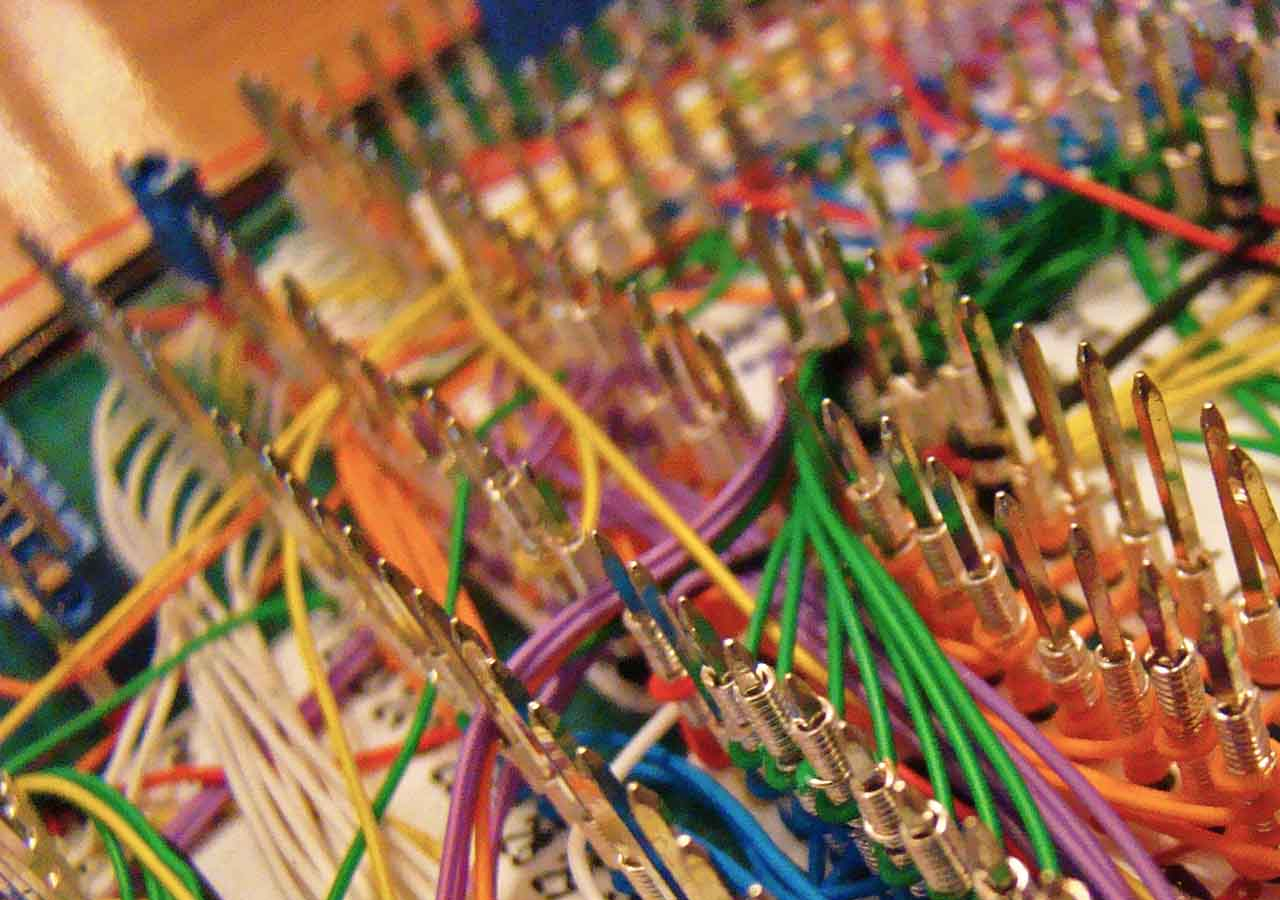
==== index.html @ 919b6512 "Start on the homepage" ====
﻿<!DOCTYPE html>
<html>
<head>
    <title>David W Kennedy</title>
    <meta charset="utf-8" />
    <style>
        body {
            padding: 0;
            margin: 0;
        }

         #ImageBackground {
             width: 100%;
             background-image: url('/Asset/8088.jpg');
             padding: 0;
             margin: 0;
         }
    </style>
</head>
    <body>
        <div id="ImageBackground">
            
        </div>
        

        <script src="https://ajax.googleapis.com/ajax/libs/jquery/2.2.0/jquery.min.js"></script>
        <script>
            $(document).ready(function () {
                $('#ImageBackground').height($(window).height());
            })
        </script>
    </body>

</html>
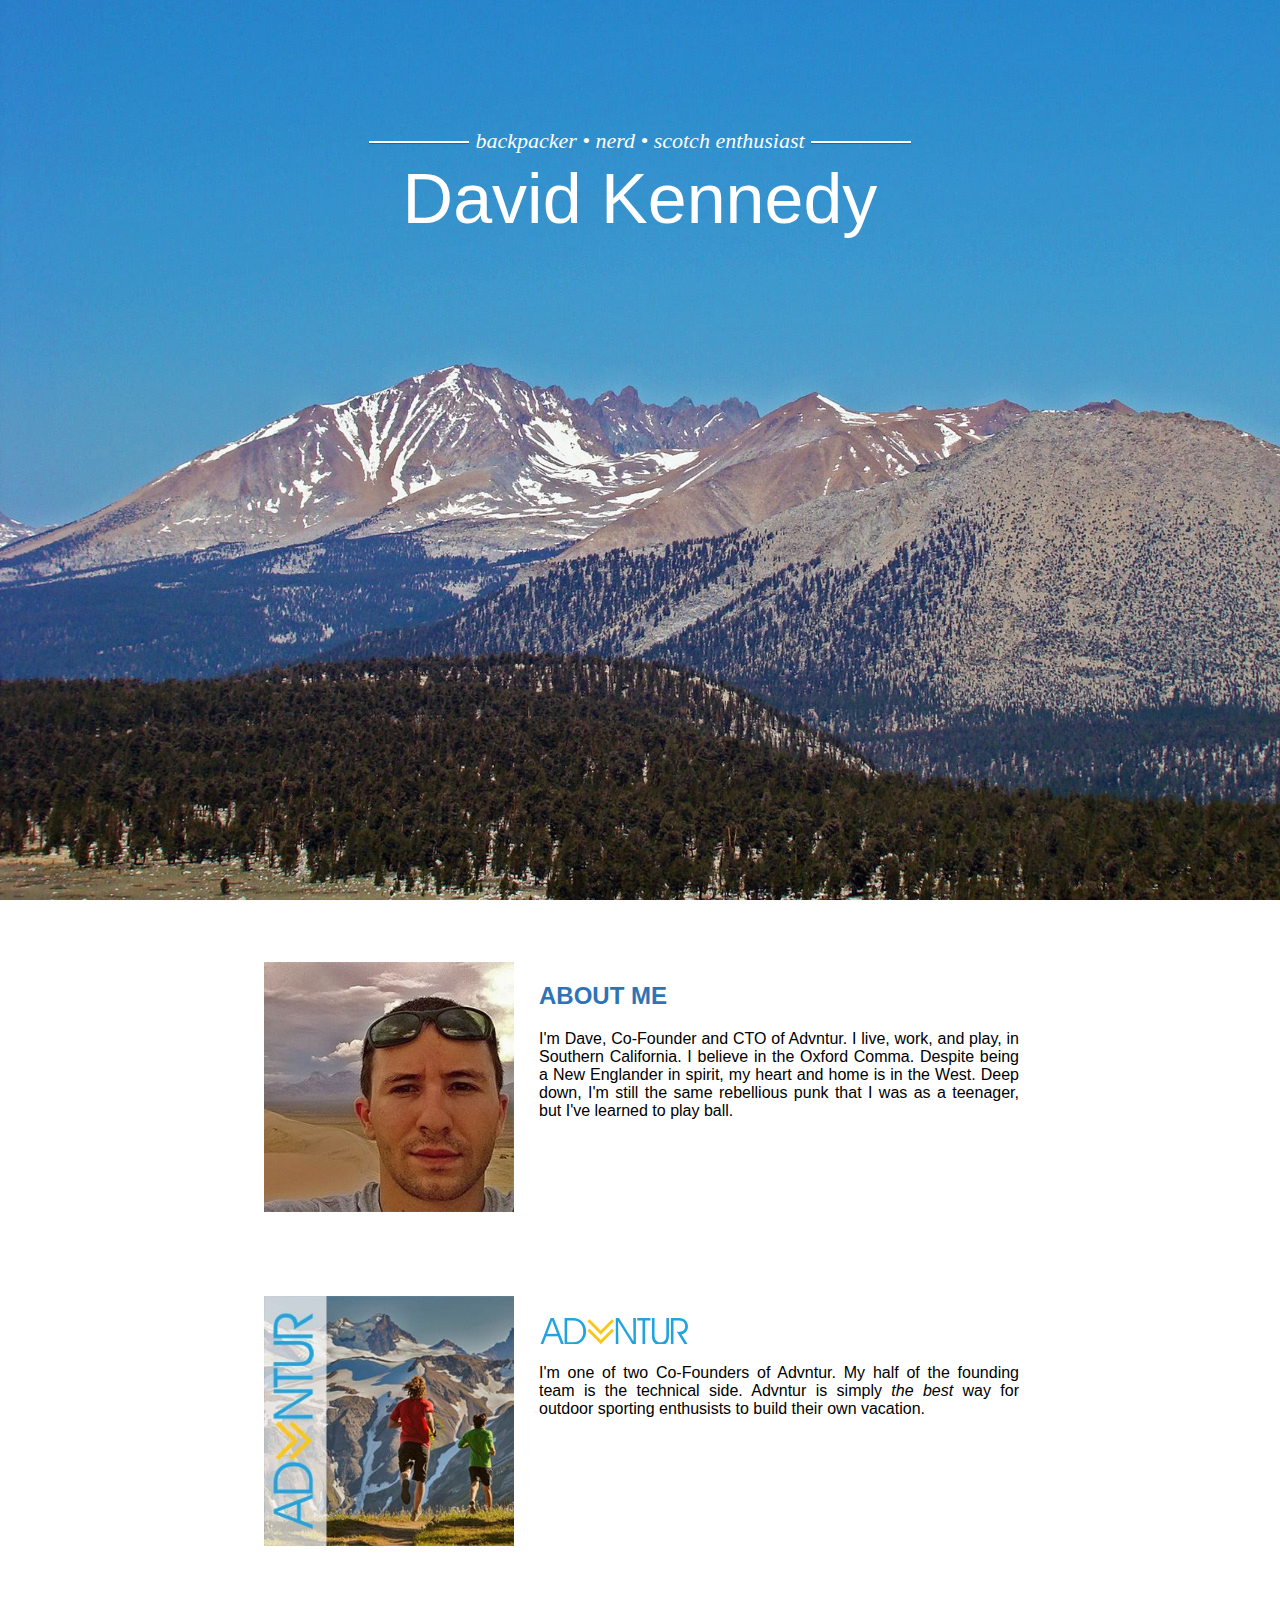
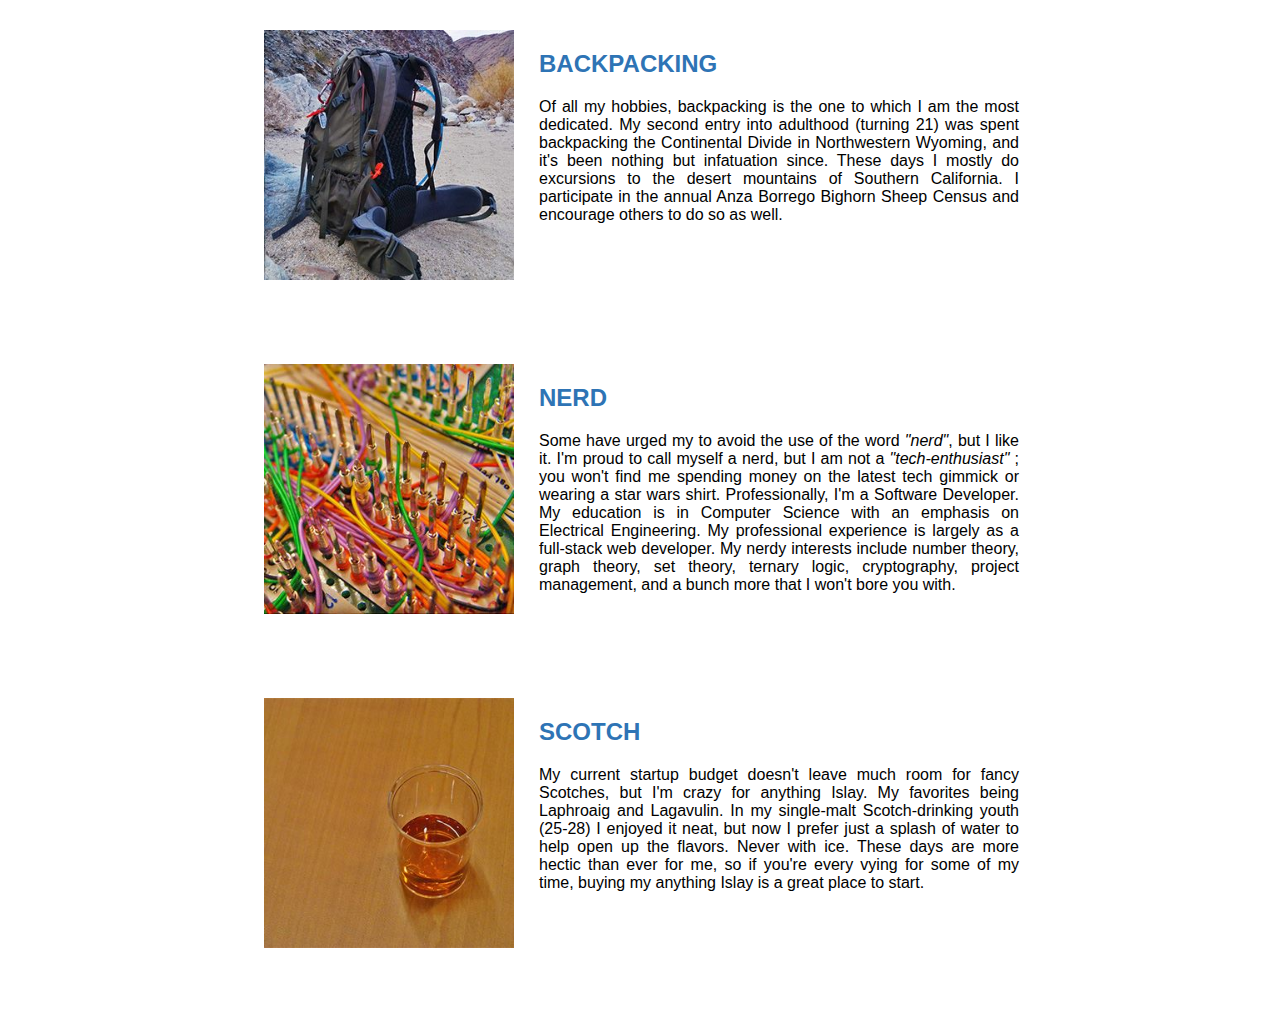
==== commit f1d444a5: "just more work" ====
--- a/index.html
+++ b/index.html
@@ -1,34 +1,106 @@
 ﻿<!DOCTYPE html>
 <html>
 <head>
-    <title>David W Kennedy</title>
+    <title>David Kennedy</title>
     <meta charset="utf-8" />
-    <style>
-        body {
-            padding: 0;
-            margin: 0;
-        }
+    <link rel="stylesheet" href="/Asset/davidwkennedy.css"/>
+</head>
+<body>
+    <div id="ImageBackground">
+        <div id="subtitle">
+            <span class="line"></span>
+            <span class="subtitle">backpacker &#149; nerd &#149; scotch enthusiast</span>
+            <span class="line"></span>
+        </div>
+        <div id="title">
+            David Kennedy
+        </div>
+    </div>
 
-         #ImageBackground {
-             width: 100%;
-             background-image: url('/Asset/8088.jpg');
-             padding: 0;
-             margin: 0;
-         }
-    </style>
-</head>
-    <body>
-        <div id="ImageBackground">
-            
+
+    <div class="infoblock" data-target="AboutMe">
+        <div class="infoblock_left">
+            <img src="/Asset/profile.jpg" alt="profile picture" style="width: 250px; height: 250px; margin: 0 auto; display: block;" />
         </div>
-        
+        <div class="infoblock_right">
+            <h2>About Me</h2>
+            <p>
+                I'm Dave, Co-Founder and CTO of Advntur. I live, work, and play, in Southern California. I believe in the Oxford Comma.
+                Despite being a New Englander in spirit, my heart and home is in the West. Deep down, I'm still the same rebellious punk that I was as a teenager, but I've learned to play ball.
+            </p>
+        </div>
+        <div style="clear:both"></div>
+    </div>
+    <div class="infoblock" data-target="Advntur">
+        <div class="infoblock_left">
+            <img src="/Asset/advntur.jpg" alt="profile picture" style="width: 250px; height: 250px; margin: 0 auto; display: block;" />
+        </div>
+        <div class="infoblock_right">
+            <h2 id="advntur_heading">Advntur</h2>
+            <p>
+                I'm one of two Co-Founders of Advntur. My half of the founding team is the technical side. Advntur is simply <em>the best</em> way for
+                outdoor sporting enthusists to build their own vacation.
+            </p>
+        </div>
+        <div style="clear:both"></div>
+    </div>
+    <div class="infoblock" data-target="Backpacking">
+        <div class="infoblock_left">
+            <img src="/Asset/backpack.jpg" alt="profile picture" style="width: 250px; height: 250px; margin: 0 auto; display: block;" />
+        </div>
+        <div class="infoblock_right">
+            <h2>Backpacking</h2>
+            Of all my hobbies, backpacking is the one to which I am the most dedicated. My second entry into adulthood (turning 21) was spent backpacking the Continental Divide in Northwestern Wyoming, and it's been nothing but infatuation since.
+            These days I mostly do excursions to the desert mountains of Southern California. I participate in the annual Anza Borrego Bighorn Sheep Census and encourage others to do so as well.
 
-        <script src="https://ajax.googleapis.com/ajax/libs/jquery/2.2.0/jquery.min.js"></script>
-        <script>
-            $(document).ready(function () {
-                $('#ImageBackground').height($(window).height());
-            })
-        </script>
-    </body>
+        </div>
+        <div style="clear:both"></div>
+    </div>
+    <div class="infoblock" data-target="Nerd">
+        <div class="infoblock_left">
+            <img src="/Asset/nerd.jpg" alt="profile picture" style="width: 250px; height: 250px; margin: 0 auto; display: block;" />
+        </div>
+        <div class="infoblock_right">
+            <h2>nerd</h2>
+            <p>
+                Some have urged my to avoid the use of the word <em>"nerd"</em>, but I like it. I'm proud to call myself a nerd, but I am not a <em>"tech-enthusiast"</em> ; you won't find me
+                spending money on the latest tech gimmick or wearing a star wars shirt. Professionally, I'm a Software Developer. My education is in Computer Science with an emphasis on Electrical Engineering.
+                My professional experience is largely as a full-stack web developer. My nerdy interests include number theory, graph theory, set theory, ternary logic, cryptography,
+                project management, and a bunch more that I won't bore you with.
+            </p>
+        </div>
+        <div style="clear:both"></div>
+    </div>
+    <div class="infoblock" data-target="Scotch">
+        <div class="infoblock_left">
+            <img src="/Asset/scotch.jpg" alt="profile picture" style="width: 250px; height: 250px; margin: 0 auto; display: block;" />
+        </div>
+        <div class="infoblock_right">
+            <h2>scotch</h2>
+            <p>
+                My current startup budget doesn't leave much room for fancy Scotches, but I'm crazy for anything Islay. My favorites being Laphroaig and Lagavulin.
+                In my single-malt Scotch-drinking youth (25-28) I enjoyed it neat, but now I prefer just a splash of water to help open up the flavors. Never with ice.
+                These days are more hectic than ever for me, so if you're every vying for some of my time, buying my anything Islay is a great place to start.
+            </p>
+        </div>
+        <div style="clear:both"></div>
+    </div>
+    <div id="footer">
+
+    </div>
+
+
+    <script src="https://ajax.googleapis.com/ajax/libs/jquery/2.2.0/jquery.min.js"></script>
+    <script>
+        $(document).ready(function () {
+            $('#ImageBackground').height($(window).height());
+            $('.infoblock').click(function () {
+                window.location.href = $(this).attr('data-target');
+            });
+        })
+    </script>
+</body>
+
+
 
 </html>
--- a/Asset/davidwkennedy.css
+++ b/Asset/davidwkennedy.css
@@ -0,0 +1,153 @@
+﻿body {
+    padding: 0;
+    margin: 0;
+    font-family: arial;
+}
+
+span.line {
+    height: 2px;
+    width: 100px;
+    position: relative;
+    top: -5px;
+    display: inline-block;
+    zoom: 1;
+    float: none;
+    background: #fff;
+    box-shadow: 0 1px 1px #000000;
+    box-shadow: 0 1px 1px rgba(0,0,0,0.3);
+}
+
+span.subtitle, .pullquote {
+    font-family: georgia;
+    font-style: italic;
+    color: white;
+}
+
+.pullquote {
+    color: #601a0b;
+    font-size: 30px;
+    font-weight: bold;
+}
+
+.author {
+    font-style: normal;
+    display: block;
+    text-align: right;
+    margin-top: 20px;
+    font-size: 20px;
+    font-weight: normal;
+    padding-right: 20px;
+}
+
+#ImageBackground {
+    width: 100%;
+    background-image: url('/Asset/Sierra.jpg');
+    padding: 0;
+    margin: 0;
+    /*background-size: 100%;*/
+    background-size: cover;
+}
+
+#ImageBackground_AboutMe {
+    background-image: url('/Asset/aboutme.jpg');
+    background-size: cover;
+}
+
+#ImageBackground_Scotch {
+    background-image: url('/Asset/scotchpage.jpg');
+    background-size: cover;
+}
+
+#ImageBackground_Backpacking {
+    background-image: url('/Asset/backpacking2.jpg');
+    background-size: cover;
+}
+
+#ImageBackground_Nerd {
+    background-image: url('/Asset/nerdpage.jpg');
+    background-size: cover;
+}
+
+#ImageBackground_Advntur {
+    background-image: url('/Asset/advnturpage.jpg');
+    background-size: cover;
+}
+
+#subtitle {
+    text-align: center;
+    font-size: 22px;
+    display: inline-block;
+    margin-top: 10%;
+    width: 100%;
+}
+
+#title {
+    font-family: arial;
+    font-size: 70px;
+    text-align: center;
+    color: white;
+    margin-top: 5px;
+}
+
+.infoblock {
+    width: 780px;
+    margin: 40px auto;
+    clear: both;
+    transition: all 0.5s;
+    padding: 22px 22px 22px 0;
+}
+
+.infoblock:hover {
+    cursor: pointer;
+    background-color: #d3effb;
+}
+
+.infoblock_left {
+    border: solid 0 transparent;
+    width: 300px;
+    float: left;
+}
+
+.infoblock_right {
+    width: 480px;
+    float: right;
+    text-align: justify
+}
+
+h2 {
+    color: #2e74b5;
+    text-transform: uppercase;
+}
+
+
+#advntur_heading {
+    text-indent: -999999px;
+    background-image: url('/Asset/advntur.logo.png');
+    background-size: 150px;
+    background-repeat: no-repeat;
+}
+
+a, a:visited {
+    text-decoration: none;
+    color: #165590;
+    font-weight: bold;
+    -moz-transition: all 0.5s;
+    -o-transition: all 0.5s;
+    -webkit-transition: all 0.5s;
+    transition: all 0.5s;
+}
+
+a:hover {
+    color: #5a9cd9;
+    text-decoration: underline;
+}
+
+.body {
+    width: 780px;
+    margin: 30px auto;
+
+}
+
+#body_scotch {
+    margin-top: 50px;
+}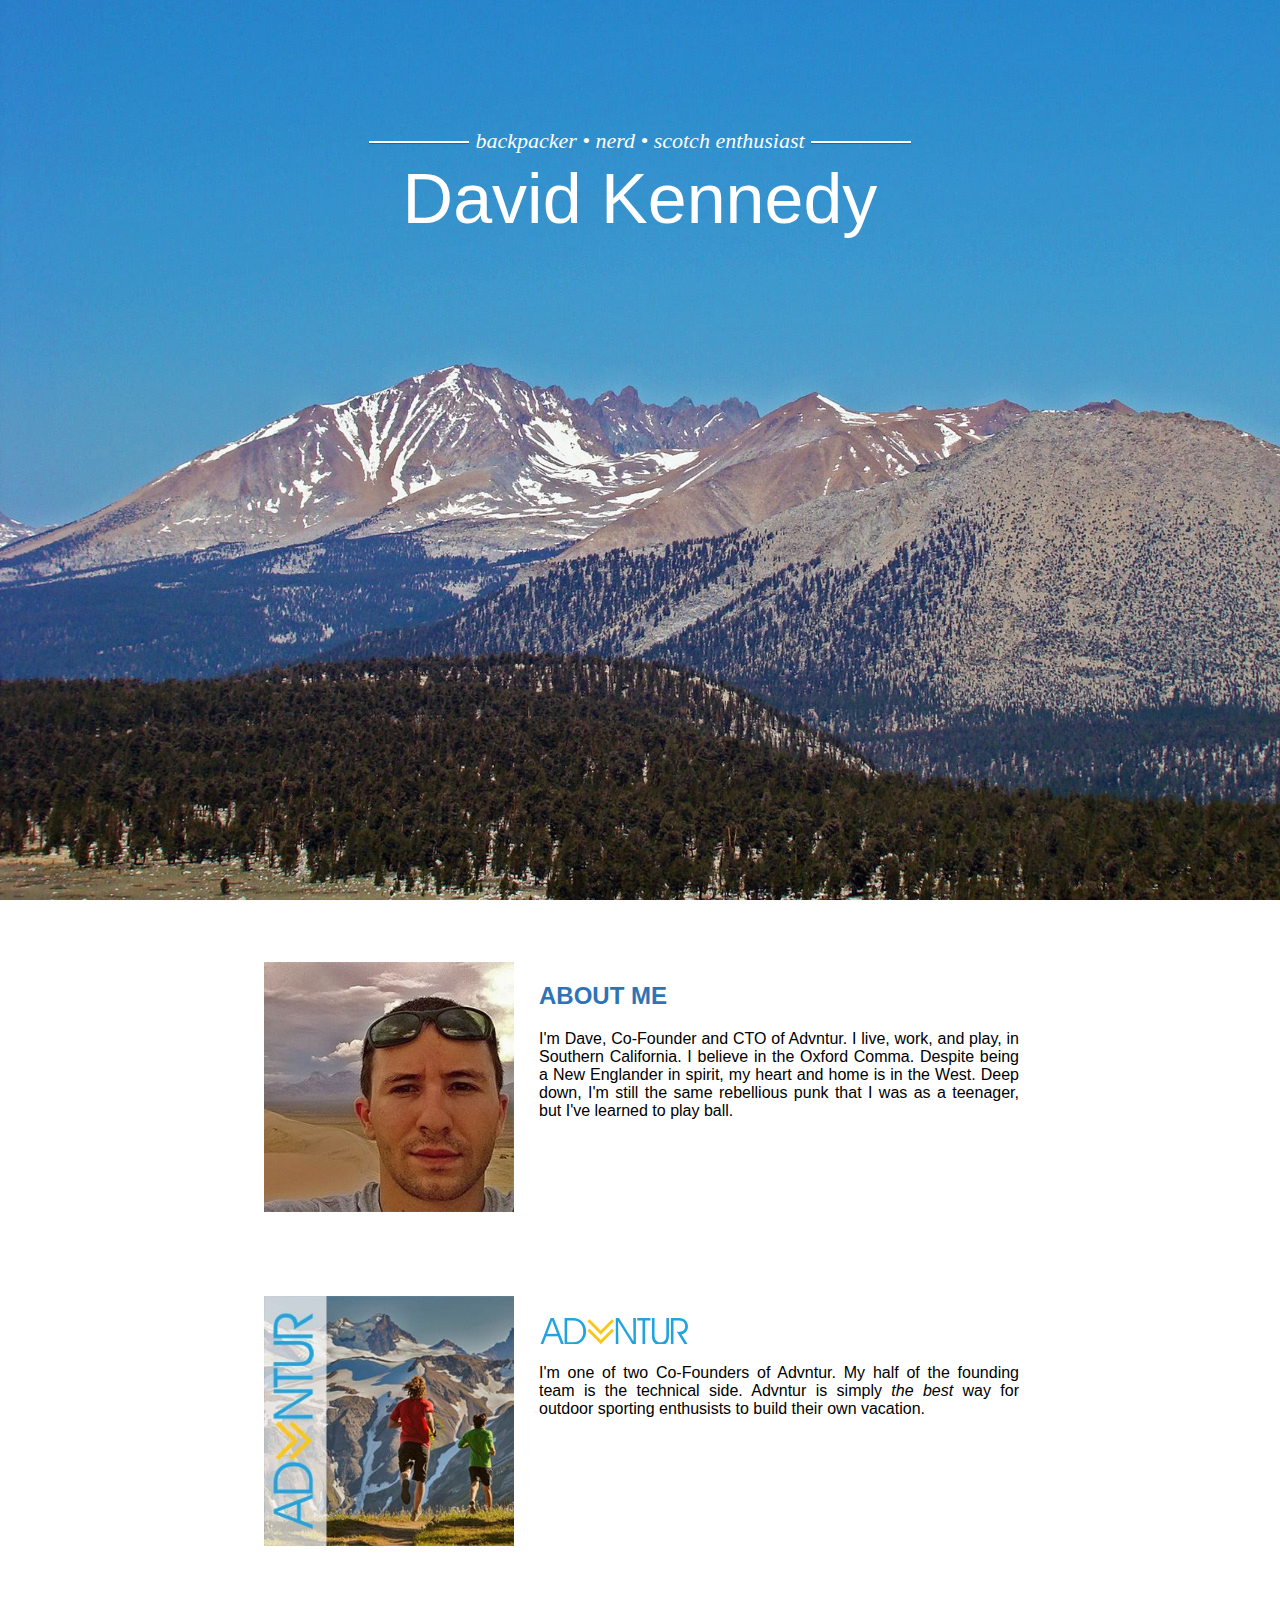
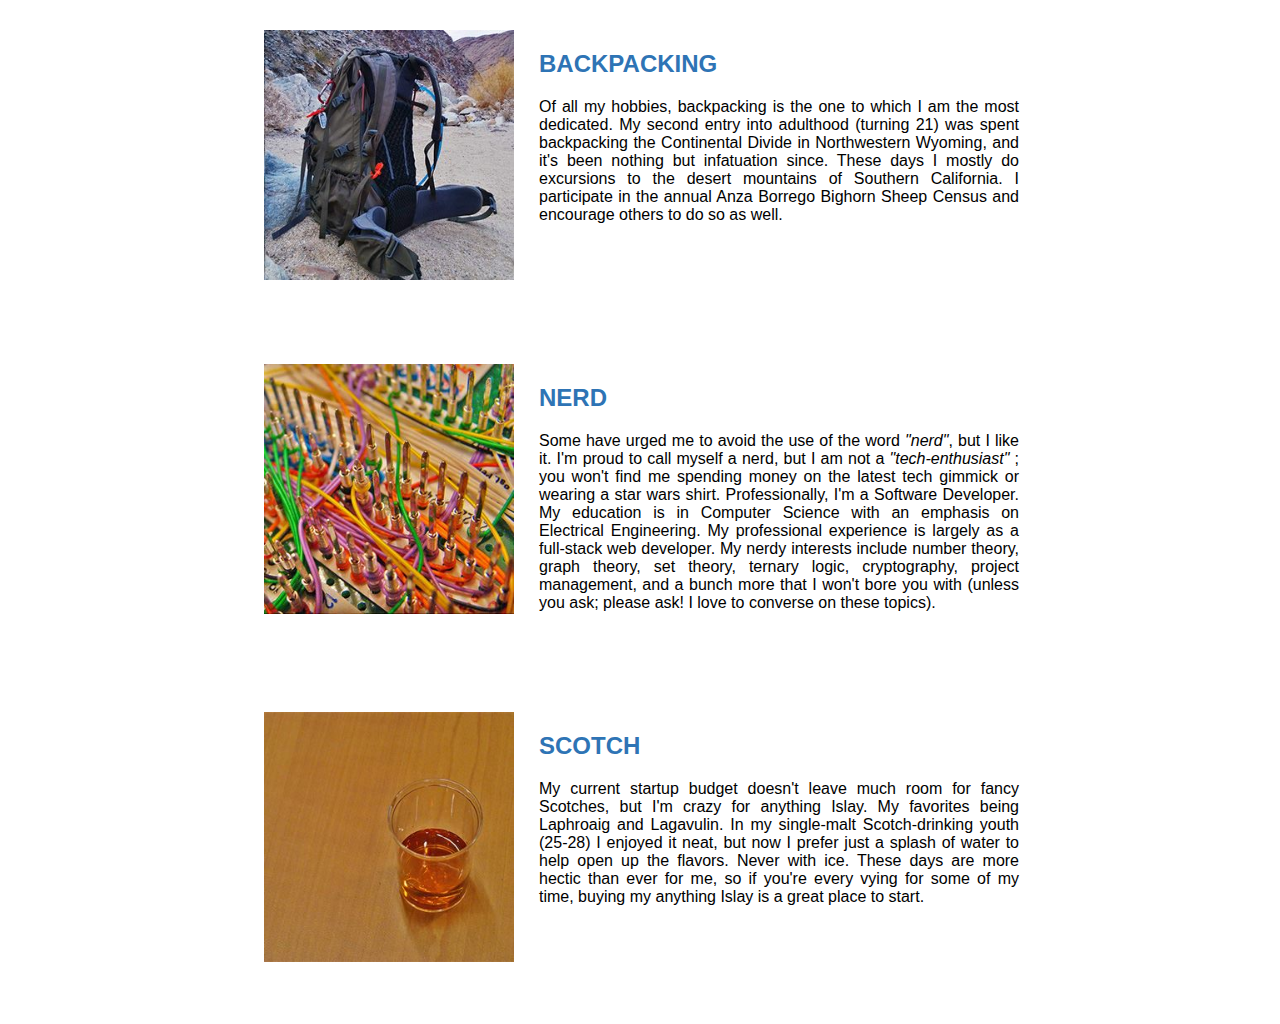
==== commit ddc019b8: "More work on homepage" ====
--- a/index.html
+++ b/index.html
@@ -4,6 +4,14 @@
     <title>David Kennedy</title>
     <meta charset="utf-8" />
     <link rel="stylesheet" href="/Asset/davidwkennedy.css"/>
+    <meta property="og:title" content="David Kennedy" />
+    <meta property="og:site_name" content="David Kennedy" />
+    <meta property="og:url" content="http://davidwkennedy.com" />
+    <meta property="og:description" content="The personal website of David Kennedy, co-founder and CTO of Advntur.com, backpacking enthusiast, and all around nerd." />
+    <meta property="og:type" content="profile" />
+    <meta property="og:locale" content="en_US" />
+    <meta property="og:image" content="http://davidwkennedy.com/Asset/facebook.png" />
+
 </head>
 <body>
     <div id="ImageBackground">
@@ -63,10 +71,10 @@
         <div class="infoblock_right">
             <h2>nerd</h2>
             <p>
-                Some have urged my to avoid the use of the word <em>"nerd"</em>, but I like it. I'm proud to call myself a nerd, but I am not a <em>"tech-enthusiast"</em> ; you won't find me
+                Some have urged me to avoid the use of the word <em>"nerd"</em>, but I like it. I'm proud to call myself a nerd, but I am not a <em>"tech-enthusiast"</em> ; you won't find me
                 spending money on the latest tech gimmick or wearing a star wars shirt. Professionally, I'm a Software Developer. My education is in Computer Science with an emphasis on Electrical Engineering.
                 My professional experience is largely as a full-stack web developer. My nerdy interests include number theory, graph theory, set theory, ternary logic, cryptography,
-                project management, and a bunch more that I won't bore you with.
+                project management, and a bunch more that I won't bore you with (unless you ask; please ask! I love to converse on these topics).
             </p>
         </div>
         <div style="clear:both"></div>
@@ -92,15 +100,33 @@
 
     <script src="https://ajax.googleapis.com/ajax/libs/jquery/2.2.0/jquery.min.js"></script>
     <script>
-        $(document).ready(function () {
+        $(document).ready(function() {
             $('#ImageBackground').height($(window).height());
-            $('.infoblock').click(function () {
+            $('.infoblock').click(function() {
                 window.location.href = $(this).attr('data-target');
             });
-        })
-    </script>
-</body>
+        });
+        //StatCounter -----------------------------------------------------------------
+        var sc_project = 10975570;
+        var sc_invisible = 1;
+        var sc_security = "ee64fef5";
+        var scJsHost = (("https:" == document.location.protocol) ?
+            "https://secure." : "http://www.");
+        document.write("<sc" + "ript type='text/javascript' src='" +
+            scJsHost +
+            "statcounter.com/counter/counter.js'></" + "script>");
+        // Google Analytics ----------------------------------------------------------------            
+        (function(i,s,o,g,r,a,m){i['GoogleAnalyticsObject']=r;i[r]=i[r]||function(){
+            (i[r].q=i[r].q||[]).push(arguments)},i[r].l=1*new Date();a=s.createElement(o),
+                m=s.getElementsByTagName(o)[0];a.async=1;a.src=g;m.parentNode.insertBefore(a,m)
+        })(window,document,'script','https://www.google-analytics.com/analytics.js','ga');
+
+        ga('create', 'UA-3796534-2', 'auto');
+        ga('send', 'pageview');
+
+        </script>
+  </body>
 
 
 
-</html>
+    </html>
